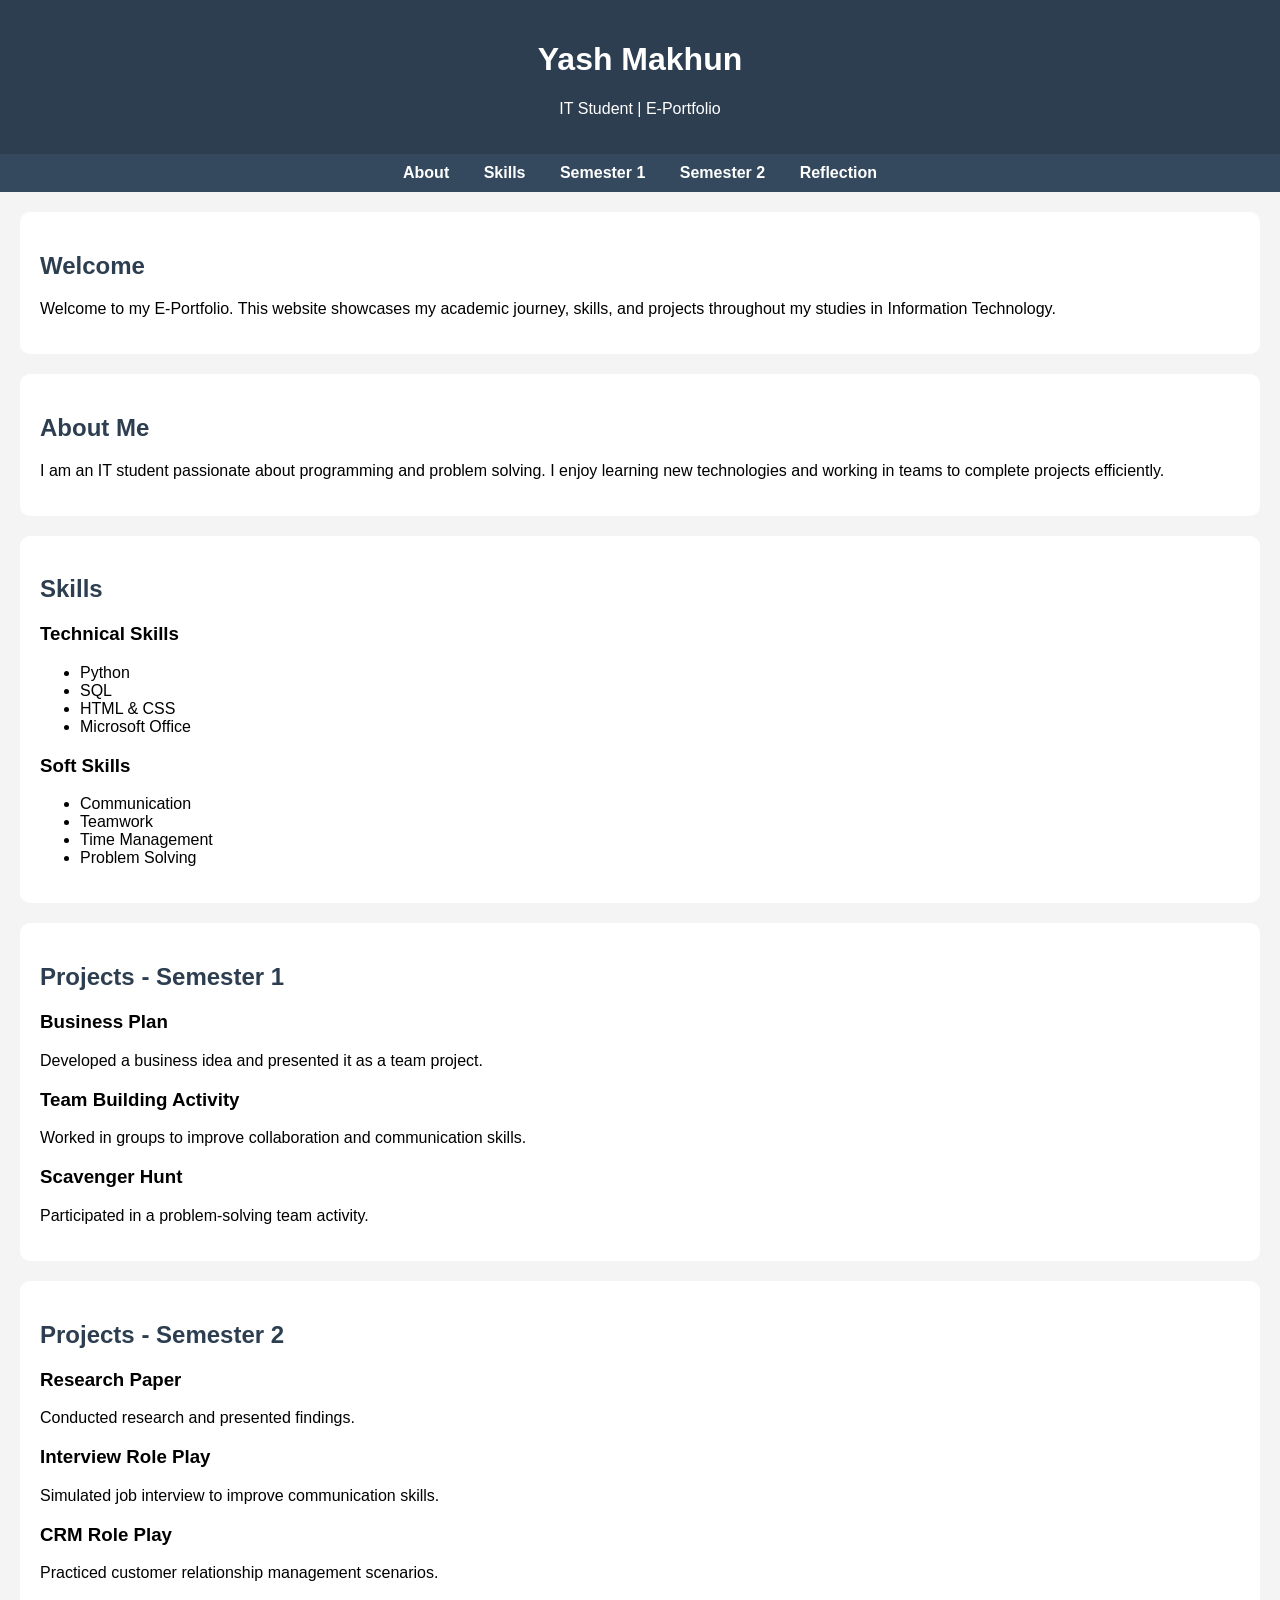
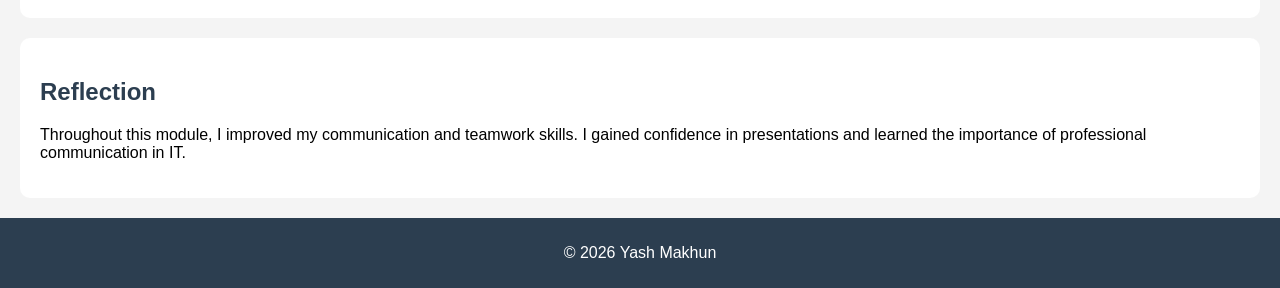
==== index.html @ daee3c7d "Index + Style" ====
<!DOCTYPE html>
<html lang="en">
<head>
    <meta charset="UTF-8">
    <title>Yash Makhun | E-Portfolio</title>
    <link rel="stylesheet" href="style.css">
</head>
<body>

<header>
    <h1>Yash Makhun</h1>
    <p>IT Student | E-Portfolio</p>
</header>

<nav>
    <a href="#about">About</a>
    <a href="#skills">Skills</a>
    <a href="#projects1">Semester 1</a>
    <a href="#projects2">Semester 2</a>
    <a href="#reflection">Reflection</a>
</nav>

<section id="home">
    <h2>Welcome</h2>
    <p>Welcome to my E-Portfolio. This website showcases my academic journey, skills, and projects throughout my studies in Information Technology.</p>
</section>

<section id="about">
    <h2>About Me</h2>
    <p>I am an IT student passionate about programming and problem solving. I enjoy learning new technologies and working in teams to complete projects efficiently.</p>
</section>

<section id="skills">
    <h2>Skills</h2>
    <h3>Technical Skills</h3>
    <ul>
        <li>Python</li>
        <li>SQL</li>
        <li>HTML & CSS</li>
        <li>Microsoft Office</li>
    </ul>

    <h3>Soft Skills</h3>
    <ul>
        <li>Communication</li>
        <li>Teamwork</li>
        <li>Time Management</li>
        <li>Problem Solving</li>
    </ul>
</section>

<section id="projects1">
    <h2>Projects - Semester 1</h2>

    <h3>Business Plan</h3>
    <p>Developed a business idea and presented it as a team project.</p>

    <h3>Team Building Activity</h3>
    <p>Worked in groups to improve collaboration and communication skills.</p>

    <h3>Scavenger Hunt</h3>
    <p>Participated in a problem-solving team activity.</p>
</section>

<section id="projects2">
    <h2>Projects - Semester 2</h2>

    <h3>Research Paper</h3>
    <p>Conducted research and presented findings.</p>

    <h3>Interview Role Play</h3>
    <p>Simulated job interview to improve communication skills.</p>

    <h3>CRM Role Play</h3>
    <p>Practiced customer relationship management scenarios.</p>
</section>

<section id="reflection">
    <h2>Reflection</h2>
    <p>Throughout this module, I improved my communication and teamwork skills. I gained confidence in presentations and learned the importance of professional communication in IT.</p>
</section>

<footer>
    <p>© 2026 Yash Makhun</p>
</footer>

</body>
</html>
---- style.css ----
body {
    font-family: Arial, sans-serif;
    margin: 0;
    background: #f4f4f4;
}

header {
    background: #2c3e50;
    color: white;
    text-align: center;
    padding: 20px;
}

nav {
    background: #34495e;
    text-align: center;
    padding: 10px;
}

nav a {
    color: white;
    margin: 15px;
    text-decoration: none;
    font-weight: bold;
}

nav a:hover {
    color: #1abc9c;
}

section {
    padding: 20px;
    margin: 20px;
    background: white;
    border-radius: 10px;
}

h2 {
    color: #2c3e50;
}

footer {
    text-align: center;
    padding: 10px;
    background: #2c3e50;
    color: white;
}
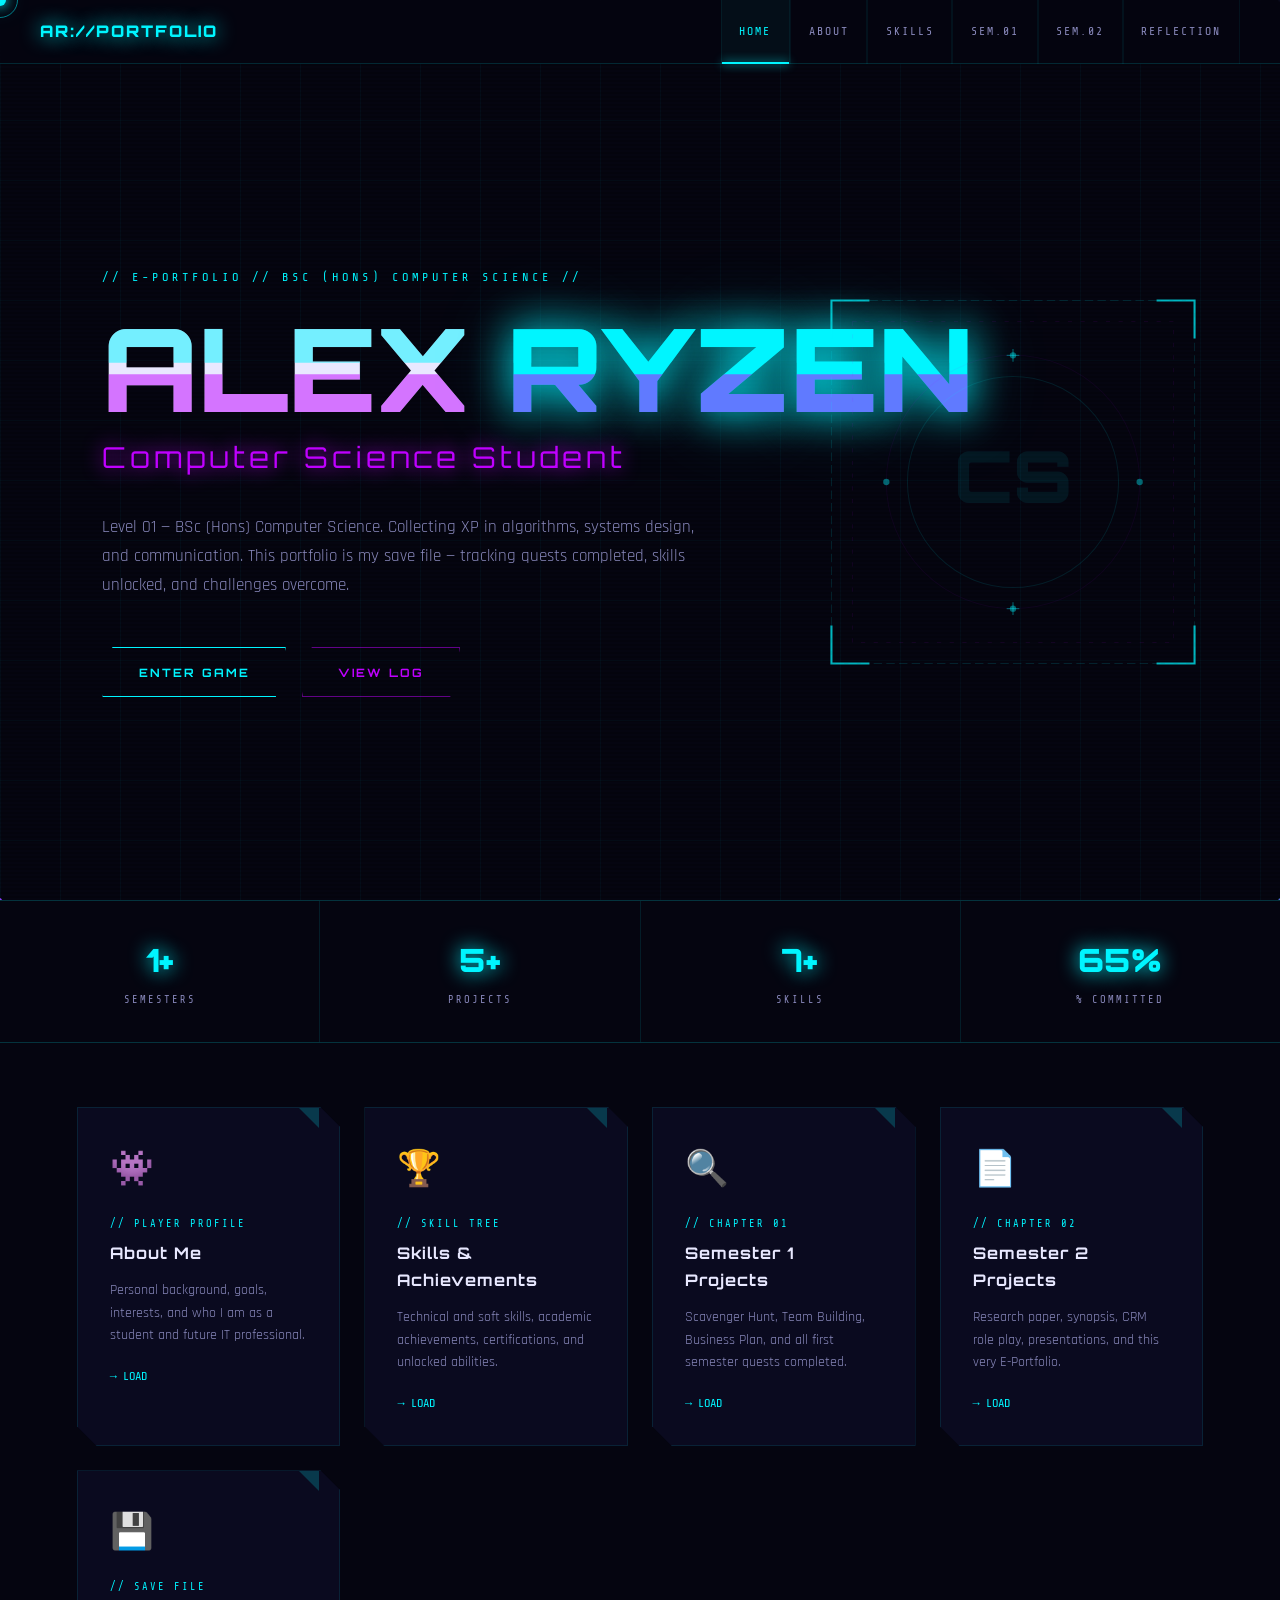
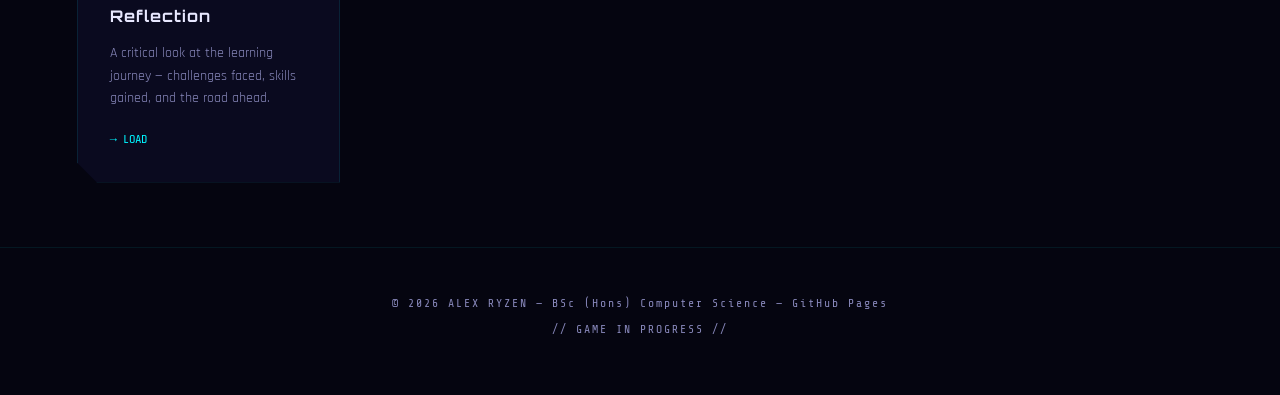
==== commit fb455789: "new" ====
--- a/index.html
+++ b/index.html
@@ -1,88 +1,197 @@
 <!DOCTYPE html>
 <html lang="en">
 <head>
-    <meta charset="UTF-8">
-    <title>Yash Makhun | E-Portfolio</title>
-    <link rel="stylesheet" href="style.css">
+<meta charset="UTF-8">
+<meta name="viewport" content="width=device-width, initial-scale=1.0">
+<title>Alex Ryzen | Home</title>
+<link href="https://fonts.googleapis.com/css2?family=Orbitron:wght@400;700;900&family=Share+Tech+Mono&family=Rajdhani:wght@300;400;600;700&display=swap" rel="stylesheet">
+<style>
+:root{--neon-cyan:#00f5ff;--neon-purple:#bf00ff;--neon-green:#39ff14;--neon-orange:#ff6b00;--dark-bg:#050510;--dark-card:#0a0a1f;--dark-card2:#0d0d25;--text-primary:#e8e8ff;--text-secondary:#8888bb;--border-glow:rgba(0,245,255,0.3)}
+*{margin:0;padding:0;box-sizing:border-box}
+html{scroll-behavior:smooth}
+body{background:var(--dark-bg);color:var(--text-primary);font-family:'Rajdhani',sans-serif;font-size:17px;line-height:1.7;overflow-x:hidden;cursor:none}
+body::before{content:'';position:fixed;inset:0;background-image:linear-gradient(rgba(0,245,255,0.04) 1px,transparent 1px),linear-gradient(90deg,rgba(0,245,255,0.04) 1px,transparent 1px);background-size:60px 60px;pointer-events:none;z-index:0}
+body::after{content:'';position:fixed;inset:0;background:repeating-linear-gradient(0deg,transparent,transparent 2px,rgba(0,0,0,0.15) 2px,rgba(0,0,0,0.15) 4px);pointer-events:none;z-index:1}
+.cursor{width:12px;height:12px;background:var(--neon-cyan);border-radius:50%;position:fixed;pointer-events:none;z-index:9999;transform:translate(-50%,-50%);box-shadow:0 0 12px var(--neon-cyan),0 0 24px rgba(0,245,255,0.4);transition:width .2s,height .2s}
+.cursor-ring{width:36px;height:36px;border:1px solid rgba(0,245,255,0.5);border-radius:50%;position:fixed;pointer-events:none;z-index:9998;transform:translate(-50%,-50%);transition:width .2s,height .2s,border-color .2s}
+nav{position:fixed;top:0;left:0;right:0;z-index:1000;background:rgba(5,5,16,0.9);backdrop-filter:blur(20px);border-bottom:1px solid rgba(0,245,255,0.15);padding:0 2.5rem;display:flex;align-items:center;justify-content:space-between;height:64px}
+.nav-logo{font-family:'Orbitron',monospace;font-size:1rem;font-weight:900;color:var(--neon-cyan);text-decoration:none;letter-spacing:2px;text-shadow:0 0 20px var(--neon-cyan)}
+.nav-links{display:flex;gap:0;list-style:none}
+.nav-links a{font-family:'Share Tech Mono',monospace;font-size:0.72rem;color:var(--text-secondary);text-decoration:none;letter-spacing:2px;text-transform:uppercase;padding:0 1.1rem;height:64px;display:flex;align-items:center;border-right:1px solid rgba(0,245,255,0.06);transition:color .2s,background .2s;position:relative}
+.nav-links a:first-child{border-left:1px solid rgba(0,245,255,0.06)}
+.nav-links a:hover,.nav-links a.active{color:var(--neon-cyan);background:rgba(0,245,255,0.04)}
+.nav-links a.active::after{content:'';position:absolute;bottom:0;left:0;right:0;height:2px;background:var(--neon-cyan);box-shadow:0 0 10px var(--neon-cyan)}
+canvas#particles{position:fixed;inset:0;z-index:0;pointer-events:none}
+#loader{position:fixed;inset:0;background:var(--dark-bg);z-index:9999;display:flex;flex-direction:column;align-items:center;justify-content:center;gap:1.5rem;transition:opacity .5s}
+#loader.hidden{opacity:0;pointer-events:none}
+.loader-logo{font-family:'Orbitron',monospace;font-size:2.5rem;font-weight:900;color:var(--neon-cyan);text-shadow:0 0 40px var(--neon-cyan);animation:pulseGlow 1s ease infinite}
+.loader-text{font-family:'Share Tech Mono',monospace;font-size:0.75rem;color:var(--neon-cyan);letter-spacing:4px}
+.loader-bar-wrap{width:280px;height:2px;background:rgba(0,245,255,0.1)}
+.loader-bar{height:100%;background:var(--neon-cyan);box-shadow:0 0 10px var(--neon-cyan);animation:load 1.8s ease-in-out forwards;width:0%}
+main{position:relative;z-index:2;padding-top:64px;min-height:100vh}
+/* HERO */
+.hero{min-height:calc(100vh - 64px);display:flex;flex-direction:column;justify-content:center;padding:0 8%;position:relative;overflow:hidden}
+.hero-label{font-family:'Share Tech Mono',monospace;font-size:0.75rem;color:var(--neon-cyan);letter-spacing:4px;text-transform:uppercase;margin-bottom:1.5rem;opacity:0;animation:fadeUp .6s .3s forwards}
+.hero-name{font-family:'Orbitron',monospace;font-size:clamp(3.5rem,9vw,8rem);font-weight:900;line-height:1;color:var(--text-primary);margin-bottom:.4rem;opacity:0;animation:fadeUp .6s .5s forwards;position:relative}
+.hero-name span{color:var(--neon-cyan);text-shadow:0 0 40px var(--neon-cyan),0 0 80px rgba(0,245,255,0.3)}
+.hero-glitch::before,.hero-glitch::after{content:attr(data-text);position:absolute;top:0;left:0;width:100%;height:100%;font-family:inherit;font-size:inherit;font-weight:inherit}
+.hero-glitch::before{color:var(--neon-cyan);animation:glitch1 5s infinite;clip-path:polygon(0 0,100% 0,100% 45%,0 45%);opacity:.5}
+.hero-glitch::after{color:var(--neon-purple);animation:glitch2 5s infinite;clip-path:polygon(0 55%,100% 55%,100% 100%,0 100%);opacity:.5}
+.hero-title{font-family:'Orbitron',monospace;font-size:clamp(1rem,2.5vw,1.8rem);font-weight:400;color:var(--neon-purple);letter-spacing:4px;margin-bottom:2rem;text-shadow:0 0 20px var(--neon-purple);opacity:0;animation:fadeUp .6s .7s forwards}
+.hero-desc{max-width:620px;color:var(--text-secondary);font-size:1.05rem;margin-bottom:3rem;opacity:0;animation:fadeUp .6s .9s forwards}
+.hero-btns{display:flex;gap:1rem;flex-wrap:wrap;opacity:0;animation:fadeUp .6s 1.1s forwards}
+.btn{font-family:'Orbitron',monospace;font-size:0.72rem;font-weight:700;letter-spacing:2px;text-transform:uppercase;padding:.9rem 2.2rem;background:transparent;cursor:none;text-decoration:none;position:relative;overflow:hidden;clip-path:polygon(10px 0%,100% 0%,calc(100% - 10px) 100%,0% 100%);transition:color .3s,box-shadow .3s;display:inline-block}
+.btn-cyan{border:1px solid var(--neon-cyan);color:var(--neon-cyan)}
+.btn-cyan::before{content:'';position:absolute;inset:0;background:var(--neon-cyan);transform:scaleX(0);transform-origin:left;transition:transform .3s;z-index:-1}
+.btn-cyan:hover{color:var(--dark-bg);box-shadow:0 0 30px rgba(0,245,255,.5)}
+.btn-cyan:hover::before{transform:scaleX(1)}
+.btn-purple{border:1px solid rgba(191,0,255,.5);color:var(--neon-purple)}
+.btn-purple:hover{border-color:var(--neon-purple);box-shadow:0 0 30px rgba(191,0,255,.4)}
+/* Hero SVG */
+.hero-svg{position:absolute;right:6%;top:50%;transform:translateY(-50%);width:min(380px,38vw);opacity:0;animation:fadeIn 1s 1.3s forwards;pointer-events:none}
+/* Stats strip */
+.stats-strip{display:grid;grid-template-columns:repeat(4,1fr);gap:1px;background:rgba(0,245,255,0.1);border-top:1px solid rgba(0,245,255,0.1);border-bottom:1px solid rgba(0,245,255,0.1);position:relative;z-index:2}
+.stat-block{background:var(--dark-bg);padding:2rem 1rem;text-align:center}
+.stat-number{font-family:'Orbitron',monospace;font-size:2rem;font-weight:900;color:var(--neon-cyan);display:block;text-shadow:0 0 20px var(--neon-cyan)}
+.stat-label{font-family:'Share Tech Mono',monospace;font-size:0.65rem;color:var(--text-secondary);letter-spacing:2px;text-transform:uppercase;margin-top:.3rem;display:block}
+/* Cards row */
+.nav-cards{display:grid;grid-template-columns:repeat(auto-fit,minmax(260px,1fr));gap:1.5rem;padding:4rem 6%;position:relative;z-index:2}
+.nav-card{background:var(--dark-card);border:1px solid rgba(0,245,255,0.1);padding:2rem;text-decoration:none;color:inherit;position:relative;overflow:hidden;clip-path:polygon(0 0,calc(100% - 20px) 0,100% 20px,100% 100%,20px 100%,0 calc(100% - 20px));transition:border-color .3s,box-shadow .3s,transform .3s;display:block;opacity:0;transform:translateY(30px)}
+.nav-card::before{content:'';position:absolute;top:0;right:20px;width:0;height:0;border-style:solid;border-width:0 20px 20px 0;border-color:transparent rgba(0,245,255,.2) transparent transparent;transition:border-color .3s}
+.nav-card:hover{border-color:rgba(0,245,255,.4);box-shadow:0 0 30px rgba(0,245,255,.08);transform:translateY(-5px)}
+.nav-card:hover::before{border-color:transparent var(--neon-cyan) transparent transparent}
+.nav-card.visible{opacity:1;transform:translateY(0)}
+.nav-card-icon{font-size:2.2rem;margin-bottom:1rem;display:block}
+.nav-card-tag{font-family:'Share Tech Mono',monospace;font-size:0.65rem;color:var(--neon-cyan);letter-spacing:2px;margin-bottom:.4rem}
+.nav-card-title{font-family:'Orbitron',monospace;font-size:1rem;font-weight:700;color:var(--text-primary);margin-bottom:.75rem;letter-spacing:1px}
+.nav-card-desc{font-size:.88rem;color:var(--text-secondary);line-height:1.6}
+.nav-card-arrow{font-family:'Share Tech Mono',monospace;font-size:.75rem;color:var(--neon-cyan);margin-top:1.2rem;display:block;transition:letter-spacing .2s}
+.nav-card:hover .nav-card-arrow{letter-spacing:4px}
+footer{position:relative;z-index:2;text-align:center;padding:2.5rem 2rem 3.5rem;border-top:1px solid rgba(0,245,255,0.08)}
+footer p{font-family:'Share Tech Mono',monospace;font-size:.72rem;color:var(--text-secondary);letter-spacing:2px;margin-top:.4rem}
+.menu-btn{display:none;background:transparent;border:1px solid rgba(0,245,255,.3);color:var(--neon-cyan);font-family:'Share Tech Mono',monospace;font-size:.72rem;padding:.4rem .8rem;cursor:none;letter-spacing:2px}
+@media(max-width:768px){.nav-links{display:none}.menu-btn{display:block}.hero-svg{display:none}.stats-strip{grid-template-columns:repeat(2,1fr)}.nav-cards{padding:2rem 1rem}body{cursor:auto}.cursor,.cursor-ring{display:none}}
+@keyframes fadeUp{from{opacity:0;transform:translateY(30px)}to{opacity:1;transform:translateY(0)}}
+@keyframes fadeIn{from{opacity:0}to{opacity:1}}
+@keyframes load{to{width:100%}}
+@keyframes pulseGlow{0%,100%{text-shadow:0 0 20px var(--neon-cyan)}50%{text-shadow:0 0 50px var(--neon-cyan),0 0 80px rgba(0,245,255,.4)}}
+@keyframes glitch1{0%,88%,100%{transform:translate(0)}90%{transform:translate(-3px,1px)}93%{transform:translate(3px,-1px)}96%{transform:translate(-1px,0)}}
+@keyframes glitch2{0%,88%,100%{transform:translate(0)}90%{transform:translate(3px,-1px)}93%{transform:translate(-3px,1px)}96%{transform:translate(1px,0)}}
+@keyframes spin{from{transform:rotate(0deg)}to{transform:rotate(360deg)}}
+</style>
 </head>
 <body>
-
-<header>
-    <h1>Yash Makhun</h1>
-    <p>IT Student | E-Portfolio</p>
-</header>
+<div id="loader"><div class="loader-logo">AR</div><div class="loader-text">BOOTING PORTFOLIO...</div><div class="loader-bar-wrap"><div class="loader-bar"></div></div></div>
+<div class="cursor" id="cursor"></div>
+<div class="cursor-ring" id="cursorRing"></div>
+<canvas id="particles"></canvas>
 
 <nav>
-    <a href="#about">About</a>
-    <a href="#skills">Skills</a>
-    <a href="#projects1">Semester 1</a>
-    <a href="#projects2">Semester 2</a>
-    <a href="#reflection">Reflection</a>
+  <a href="index.html" class="nav-logo">AR://PORTFOLIO</a>
+  <ul class="nav-links">
+    <li><a href="index.html" class="active">Home</a></li>
+    <li><a href="about.html">About</a></li>
+    <li><a href="achievements.html">Skills</a></li>
+    <li><a href="semester1.html">Sem.01</a></li>
+    <li><a href="semester2.html">Sem.02</a></li>
+    <li><a href="reflection.html">Reflection</a></li>
+  </ul>
+  <button class="menu-btn" onclick="toggleNav()">[ MENU ]</button>
 </nav>
 
-<section id="home">
-    <h2>Welcome</h2>
-    <p>Welcome to my E-Portfolio. This website showcases my academic journey, skills, and projects throughout my studies in Information Technology.</p>
-</section>
+<main>
+  <section class="hero">
+    <div class="hero-label">// E-PORTFOLIO // BSc (Hons) Computer Science //</div>
+    <h1 class="hero-name hero-glitch" data-text="ALEX RYZEN">ALEX <span>RYZEN</span></h1>
+    <div class="hero-title">Computer Science Student</div>
+    <p class="hero-desc">Level 01 — BSc (Hons) Computer Science. Collecting XP in algorithms, systems design, and communication. This portfolio is my save file — tracking quests completed, skills unlocked, and challenges overcome.</p>
+    <div class="hero-btns">
+      <a href="about.html" class="btn btn-cyan">ENTER GAME</a>
+      <a href="reflection.html" class="btn btn-purple">VIEW LOG</a>
+    </div>
 
-<section id="about">
-    <h2>About Me</h2>
-    <p>I am an IT student passionate about programming and problem solving. I enjoy learning new technologies and working in teams to complete projects efficiently.</p>
-</section>
+    <svg class="hero-svg" viewBox="0 0 360 360" fill="none" xmlns="http://www.w3.org/2000/svg">
+      <rect x="8" y="8" width="344" height="344" stroke="rgba(0,245,255,0.12)" stroke-width="1" stroke-dasharray="8 4"/>
+      <rect x="28" y="28" width="304" height="304" stroke="rgba(191,0,255,0.08)" stroke-width="1" stroke-dasharray="4 8"/>
+      <circle cx="180" cy="180" r="100" stroke="rgba(0,245,255,0.1)" stroke-width="1"/>
+      <circle cx="180" cy="180" r="120" stroke="rgba(191,0,255,0.06)" stroke-width="1"/>
+      <text x="180" y="200" text-anchor="middle" font-family="Orbitron" font-size="68" font-weight="900" fill="rgba(0,245,255,0.08)">CS</text>
+      <path d="M8,44 L8,8 L44,8" stroke="rgba(0,245,255,0.7)" stroke-width="2" fill="none"/>
+      <path d="M316,8 L352,8 L352,44" stroke="rgba(0,245,255,0.7)" stroke-width="2" fill="none"/>
+      <path d="M8,316 L8,352 L44,352" stroke="rgba(0,245,255,0.7)" stroke-width="2" fill="none"/>
+      <path d="M316,352 L352,352 L352,316" stroke="rgba(0,245,255,0.7)" stroke-width="2" fill="none"/>
+      <circle cx="180" cy="60" r="3" fill="rgba(0,245,255,0.4)"/>
+      <circle cx="180" cy="300" r="3" fill="rgba(0,245,255,0.4)"/>
+      <circle cx="60" cy="180" r="3" fill="rgba(0,245,255,0.4)"/>
+      <circle cx="300" cy="180" r="3" fill="rgba(0,245,255,0.4)"/>
+      <line x1="174" y1="60" x2="186" y2="60" stroke="rgba(0,245,255,0.4)" stroke-width="1"/>
+      <line x1="180" y1="54" x2="180" y2="66" stroke="rgba(0,245,255,0.4)" stroke-width="1"/>
+      <line x1="174" y1="300" x2="186" y2="300" stroke="rgba(0,245,255,0.4)" stroke-width="1"/>
+      <line x1="180" y1="294" x2="180" y2="306" stroke="rgba(0,245,255,0.4)" stroke-width="1"/>
+    </svg>
+  </section>
 
-<section id="skills">
-    <h2>Skills</h2>
-    <h3>Technical Skills</h3>
-    <ul>
-        <li>Python</li>
-        <li>SQL</li>
-        <li>HTML & CSS</li>
-        <li>Microsoft Office</li>
-    </ul>
+  <div class="stats-strip">
+    <div class="stat-block"><span class="stat-number" data-count="2">0</span><span class="stat-label">Semesters</span></div>
+    <div class="stat-block"><span class="stat-number" data-count="8">0</span><span class="stat-label">Projects</span></div>
+    <div class="stat-block"><span class="stat-number" data-count="12">0</span><span class="stat-label">Skills</span></div>
+    <div class="stat-block"><span class="stat-number" data-count="100">0</span><span class="stat-label">% Committed</span></div>
+  </div>
 
-    <h3>Soft Skills</h3>
-    <ul>
-        <li>Communication</li>
-        <li>Teamwork</li>
-        <li>Time Management</li>
-        <li>Problem Solving</li>
-    </ul>
-</section>
-
-<section id="projects1">
-    <h2>Projects - Semester 1</h2>
-
-    <h3>Business Plan</h3>
-    <p>Developed a business idea and presented it as a team project.</p>
-
-    <h3>Team Building Activity</h3>
-    <p>Worked in groups to improve collaboration and communication skills.</p>
-
-    <h3>Scavenger Hunt</h3>
-    <p>Participated in a problem-solving team activity.</p>
-</section>
-
-<section id="projects2">
-    <h2>Projects - Semester 2</h2>
-
-    <h3>Research Paper</h3>
-    <p>Conducted research and presented findings.</p>
-
-    <h3>Interview Role Play</h3>
-    <p>Simulated job interview to improve communication skills.</p>
-
-    <h3>CRM Role Play</h3>
-    <p>Practiced customer relationship management scenarios.</p>
-</section>
-
-<section id="reflection">
-    <h2>Reflection</h2>
-    <p>Throughout this module, I improved my communication and teamwork skills. I gained confidence in presentations and learned the importance of professional communication in IT.</p>
-</section>
+  <div class="nav-cards">
+    <a href="about.html" class="nav-card" style="transition-delay:.1s">
+      <span class="nav-card-icon">👾</span>
+      <div class="nav-card-tag">// PLAYER PROFILE</div>
+      <div class="nav-card-title">About Me</div>
+      <p class="nav-card-desc">Personal background, goals, interests, and who I am as a student and future IT professional.</p>
+      <span class="nav-card-arrow">→ LOAD</span>
+    </a>
+    <a href="achievements.html" class="nav-card" style="transition-delay:.2s">
+      <span class="nav-card-icon">🏆</span>
+      <div class="nav-card-tag">// SKILL TREE</div>
+      <div class="nav-card-title">Skills & Achievements</div>
+      <p class="nav-card-desc">Technical and soft skills, academic achievements, certifications, and unlocked abilities.</p>
+      <span class="nav-card-arrow">→ LOAD</span>
+    </a>
+    <a href="semester1.html" class="nav-card" style="transition-delay:.3s">
+      <span class="nav-card-icon">🔍</span>
+      <div class="nav-card-tag">// CHAPTER 01</div>
+      <div class="nav-card-title">Semester 1 Projects</div>
+      <p class="nav-card-desc">Scavenger Hunt, Team Building, Business Plan, and all first semester quests completed.</p>
+      <span class="nav-card-arrow">→ LOAD</span>
+    </a>
+    <a href="semester2.html" class="nav-card" style="transition-delay:.4s">
+      <span class="nav-card-icon">📄</span>
+      <div class="nav-card-tag">// CHAPTER 02</div>
+      <div class="nav-card-title">Semester 2 Projects</div>
+      <p class="nav-card-desc">Research paper, synopsis, CRM role play, presentations, and this very E-Portfolio.</p>
+      <span class="nav-card-arrow">→ LOAD</span>
+    </a>
+    <a href="reflection.html" class="nav-card" style="transition-delay:.5s">
+      <span class="nav-card-icon">💾</span>
+      <div class="nav-card-tag">// SAVE FILE</div>
+      <div class="nav-card-title">Reflection</div>
+      <p class="nav-card-desc">A critical look at the learning journey — challenges faced, skills gained, and the road ahead.</p>
+      <span class="nav-card-arrow">→ LOAD</span>
+    </a>
+  </div>
+</main>
 
 <footer>
-    <p>© 2026 Yash Makhun</p>
+  <p>© 2026 ALEX RYZEN — BSc (Hons) Computer Science — GitHub Pages</p>
+  <p>// GAME IN PROGRESS //</p>
 </footer>
 
+<script src="shared.js"></script>
+<script>
+  // Counter
+  const counters=document.querySelectorAll('[data-count]');
+  const co=new IntersectionObserver(entries=>{entries.forEach(e=>{if(e.isIntersecting){const t=parseInt(e.target.dataset.count);let c=0;const s=t/40;const ti=setInterval(()=>{c=Math.min(c+s,t);e.target.textContent=Math.floor(c)+(t===100?'%':'+');if(c>=t)clearInterval(ti)},30);co.unobserve(e.target)}})},{threshold:.5});
+  counters.forEach(c=>co.observe(c));
+  // Nav cards reveal
+  const cards=document.querySelectorAll('.nav-card');
+  const ro=new IntersectionObserver(entries=>{entries.forEach(e=>{if(e.isIntersecting)e.target.classList.add('visible')})},{threshold:.1});
+  cards.forEach(c=>{c.style.transition='opacity .6s ease, transform .6s ease, border-color .3s, box-shadow .3s';ro.observe(c)});
+</script>
 </body>
-</html>+</html>
